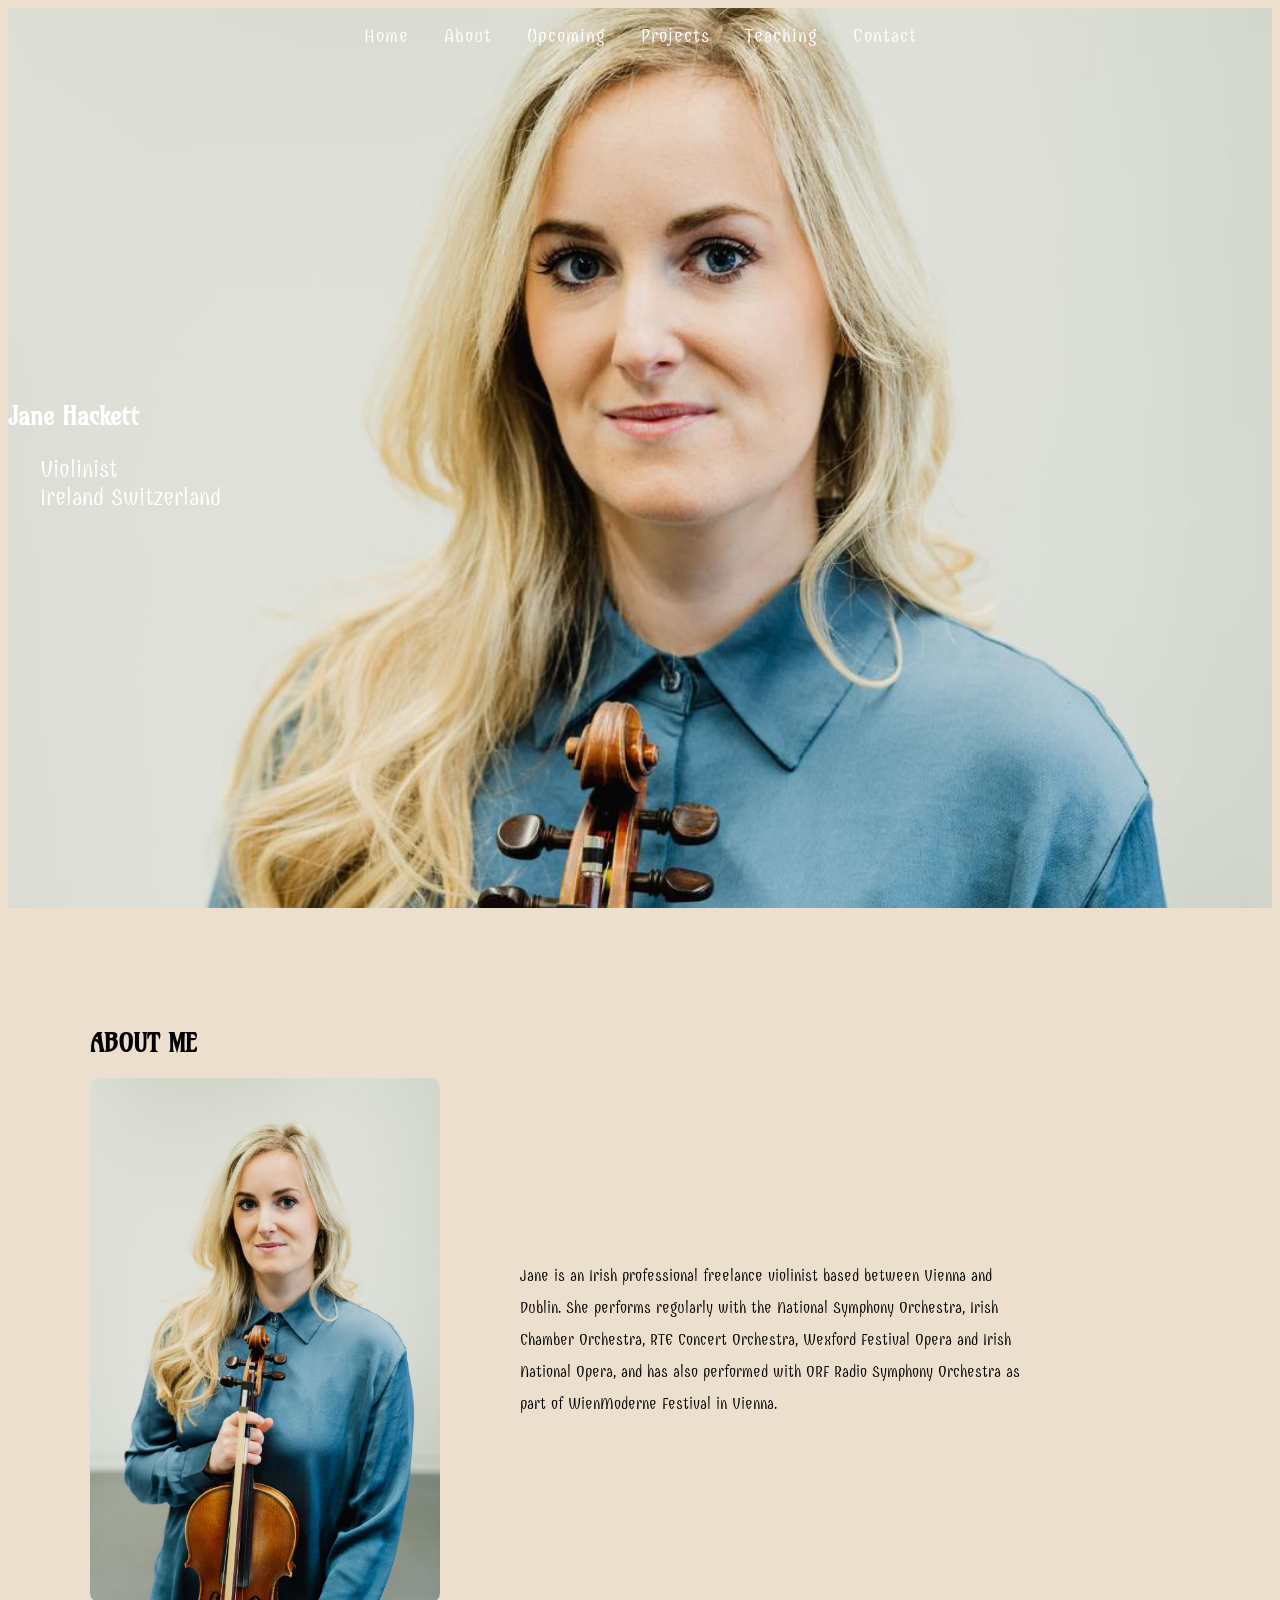
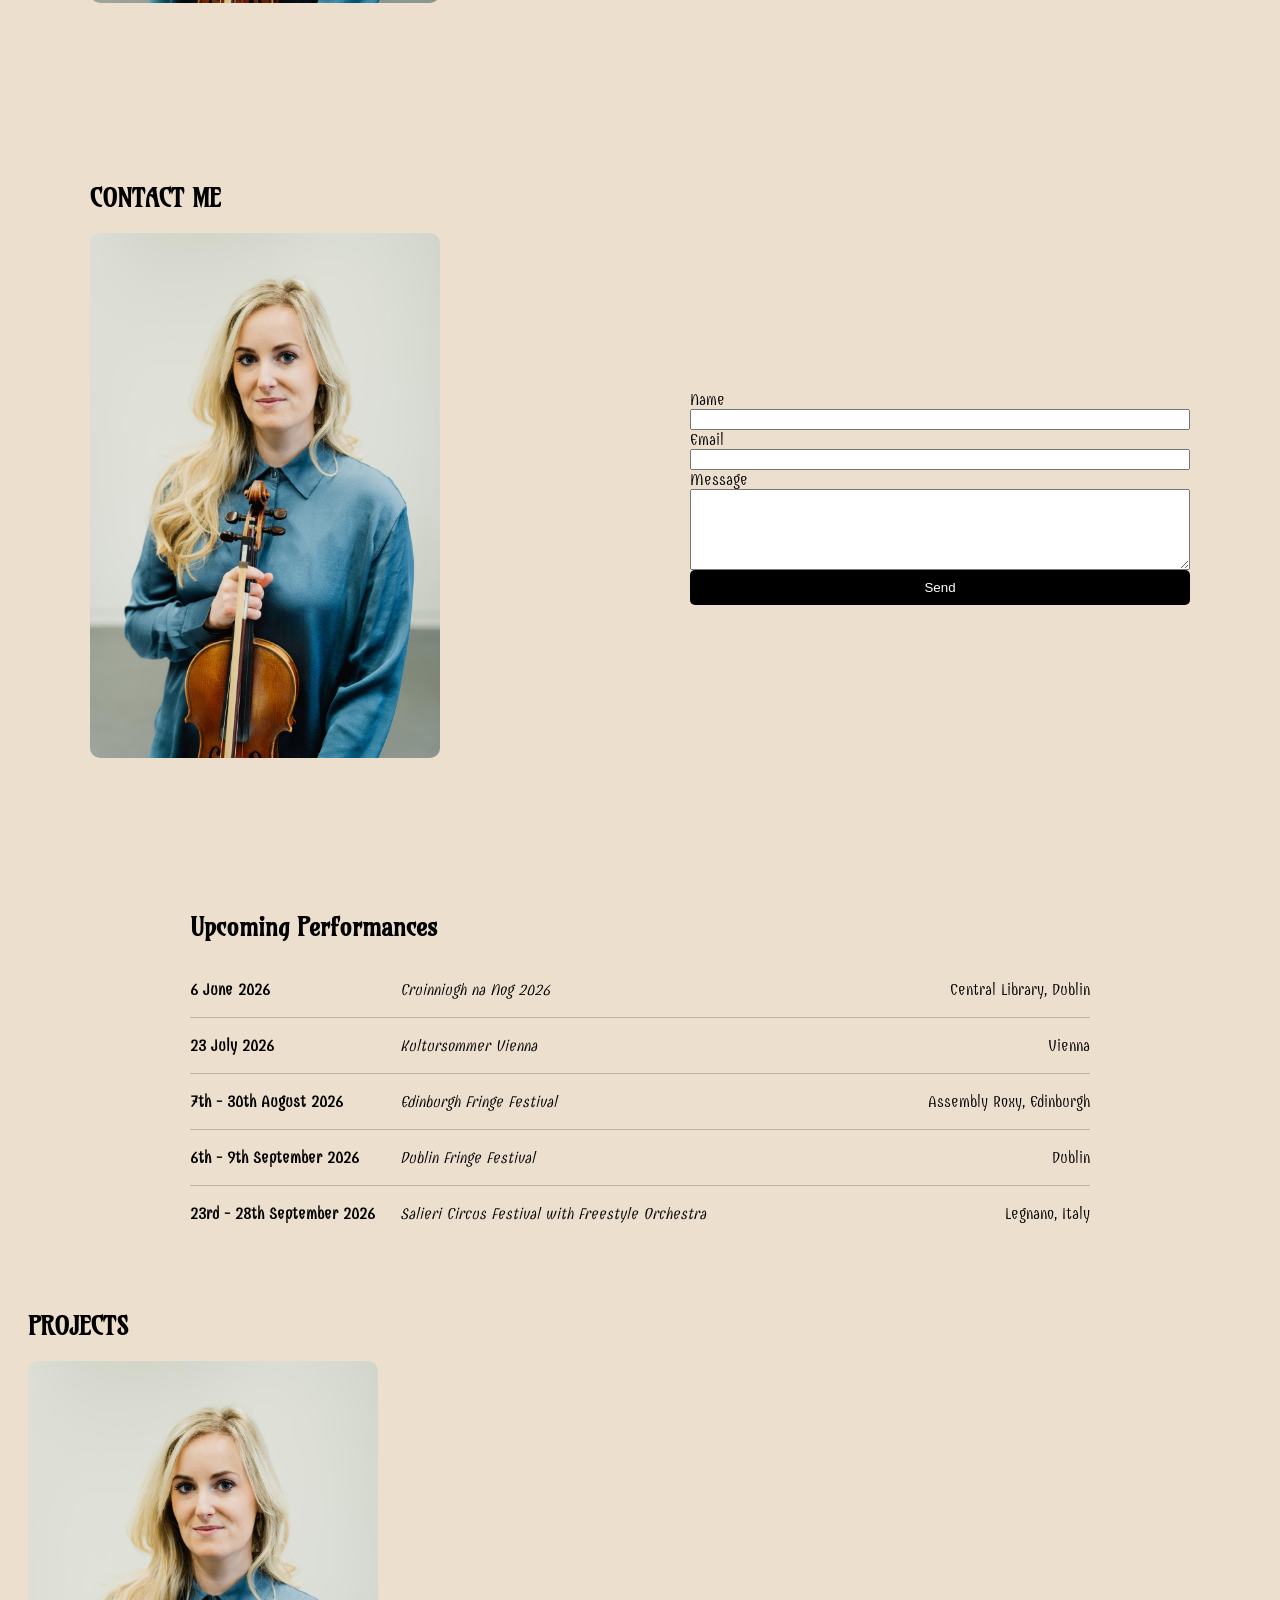
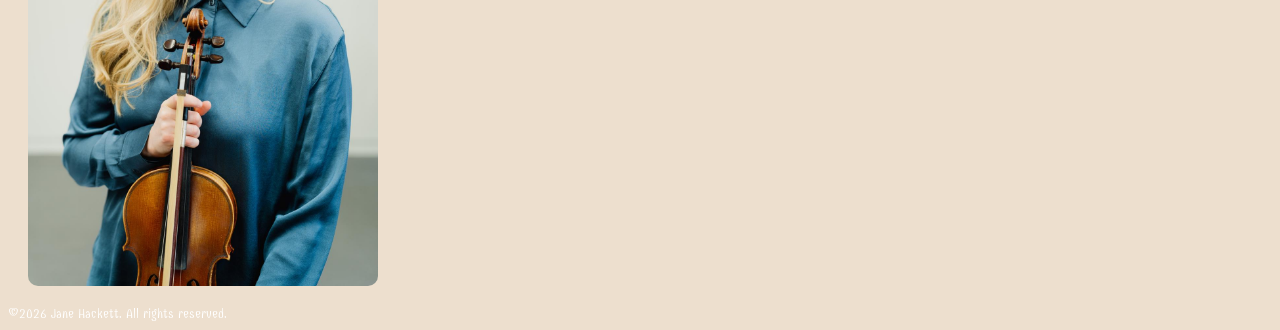
==== index.html @ c3f53e89 "initial git Website Jane 16.9.26" ====
<!DOCTYPE html>
<html lang="en">

<head>
    <meta charset="UTF-8">
    <meta name="viewport" content="width=device-width, initial-scale=1.0">
    <title>Jane Hackett, Violinist</title>
    <link rel="stylesheet" href="style.css">
</head>

<body>
    <!--header-->
    <header>
    <section id="home" class="hero">
        <div class="hero-content">
        <nav id="menu">
            <a href="#home">Home</a>
            <a href="#about">About</a>
            <a href="#upcoming">Upcoming</a>
            <a href="#projects">Projects</a>
            <a href="#teaching">Teaching</a>
            <a href="#contact-section">Contact</a>
        </nav>
        <div>
            <h1>Jane Hackett</h1>
            <p>Violinist <br>
            Ireland Switzerland</p>
        </div>
        </div>
    </section>
    </header>

    <main>
        <!--About section-->
        <section id="about">
            <h2>ABOUT ME</h2>
            <div class="about-content">
                <img src="photos/Jane_Leoniephotos.jpg" class="headshot" alt="Jane headshot" fetchpriority="high">
                <p>Jane is an Irish professional freelance violinist based between Vienna and Dublin. She performs
                    regularly
                    with the National Symphony Orchestra, Irish Chamber Orchestra, RTE Concert Orchestra, Wexford
                    Festival
                    Opera and Irish National Opera, and has also performed with ORF Radio Symphony Orchestra as part of
                    WienModerne Festival in Vienna.
                </p>
            </div>
        </section>
        <!--Contact section-->
        <section id="contact-section">
            <h2>CONTACT ME</h2>
            <div class="photo-content">
                <div class="photo-area">
                    <img src="photos/Jane_Leoniephotos.jpg" class="headshot" alt="Jane headshot">
                </div>

                    <div class="form-area">

                        <form action="https://formsubmit.co/janehackett20@gmail.com" method="POST">

                            <label for="name">Name</label>
                            <input type="text" id="name" name="name" required>

                            <label for="email">Email</label>
                            <input type="email" id="email" name="email" required>

                            <label for="message">Message</label>
                            <textarea id="message" name="message" rows="5" required></textarea>

                            <button type="submit">Send</button>

                        </form>
                    </div>
                </div>

        </section>
        <!--Upcoming section-->
        <section id="upcoming">

            <h2>Upcoming Performances</h2>

            <div class="event">
                <span class="date">6 June 2026</span>
                <span class="title">Cruinniugh na Nog 2026</span>
                <span class="venue">Central Library, Dublin</span>
            </div>

            <div class="event">
                <span class="date">23 July 2026</span>
                <span class="title">Kultursommer Vienna</span>
                <span class="venue">Vienna</span>
            </div>

            <div class="event">
                <span class="date">7th - 30th August 2026</span>
                <span class="title">Edinburgh Fringe Festival</span>
                <span class="venue">Assembly Roxy, Edinburgh</span>
            </div>

            <div class="event">
                <span class="date">6th - 9th September 2026</span>
                <span class="title">Dublin Fringe Festival</span>
                <span class="venue">Dublin</span>
            </div>

             <div class="event">
                <span class="date">23rd - 28th September 2026</span>
                <span class="title">Salieri Circus Festival with Freestyle Orchestra</span>
                <span class="venue">Legnano, Italy</span>
            </div>
        </section>

        <!--Projects section-->
        <section id="projects">
            <h2>PROJECTS</h2>
            <div class="about-content">
                <img src="photos/Jane_Leoniephotos.jpg" class="headshot" alt="Jane headshot" fetchpriority="high">
                <p>
                </p>
            </div>
        </section>
    </main>


    <footer>&copy;2026 Jane Hackett. All rights reserved.</footer>
    <script src="main.js"></script>
</body>

</html>
---- style.css ----
@import url('https://fonts.googleapis.com/css2?family=Amarante&family=Combo&display=swap');

body {
    background-color: rgb(237, 223, 206);
    font-family: "Combo", sans-serif;
}

h1,
h2,
h3 {
    font-family: "Amarante", serif;
}

header {
    position: relative;
    width: 100%;
    color: white;
}

nav {
    position: fixed;
    top: 0;
    left: 0;
    width: 100%;
    box-sizing: border-box;

    display: flex;
    justify-content: center;
    gap: 35px;
    padding: 25px 0;

    background: transparent;
    transition: background-color 0.4s ease,
        padding 0.4s ease;

    z-index: 1000;
}

nav a {
    color: white;
    text-decoration: none;
    font-size: 1.2rem;
    letter-spacing: 1px;
    transition: opacity 0.3s;
}

nav a:hover {
    opacity: 0.7;
}

nav.scrolled {
    background: rgba(155, 151, 151, 0.65);
    backdrop-filter: blur(8px);
    -webkit-backdrop-filter: blur(8px);
}

.hero {
    width: 100%;
    min-height: 100vh;
    background-image: url("photos/Jane_Leoniephotos.jpg");
    background-size: cover;
    background-position: right 20%;
    display: flex;
    align-items: center;
}

.hero-content h2 {
    font-size: 4rem;
    margin-bottom: 0.5rem;
    margin-left: 2rem;
}

.hero-content p {
    font-size: 1.5rem;
    margin-left: 2rem;
}

main {
    padding: 20px;
}

#about {
    max-width: 1100px;
    margin: 0 auto;
    padding: 80px 20px;
}

.about-content {
    display: flex;
    align-items: center;
    gap: 80px;
}

#about p {
    max-width: 500px;
    line-height: 2;
}

.headshot {
    width: 350px;
    border-radius: 10px;
}

#contact-section {
    max-width: 1100px;
    margin: 0 auto;
    padding: 80px 20px;
}

#contact h2 {
    margin-bottom: 40px;
}

.photo-content {
    display: flex;
    align-items: center;
    gap: 80px;
}

.photo-area,
.form-area {
    flex: 1;
}

.form-area {
    max-width: 500px;
}


form {
    display: flex;
    flex-direction: column;
}

input,
textarea {
    width: 100%;
    box-sizing: border-box;
}

button {
    padding: 10px;
    border: none;
    background: black;
    color: white;
    cursor: pointer;
    border-radius: 5px;
}

#upcoming {
    max-width: 900px;
    margin: 0 auto;
    padding: 50px 40px;
}

.event {
    display: grid;
    grid-template-columns: 190px 1fr 250px;
    gap: 20px;
    align-items: center;
    padding: 18px 0;
}

.event:not(:last-child) {
    border-bottom: 1px solid rgba(0, 0, 0, 0.2);
}

.date {
    font-weight: bold;
    white-space: nowrap;
}

.title {
    font-style: italic;
}

.venue {
    text-align: right;
    white-space: nowrap;
}

footer {
    color: white;
    font-size: smaller;
}

/* responsive design on smaller screens */
@media (max-width: 768px) {

    nav {
        gap: 15px;
        padding: 15px;
    }

    nav a {
        font-size: 0.9rem;
    }

    .about-content,
    .photo-content {
        flex-direction: column;
        gap: 40px;
    }

    .headshot {
        width: 100%;
        max-width: 350px;
    }

    .event {
        grid-template-columns: 1fr;
        gap: 8px;
    }

    .venue {
        text-align: left;
    }
}
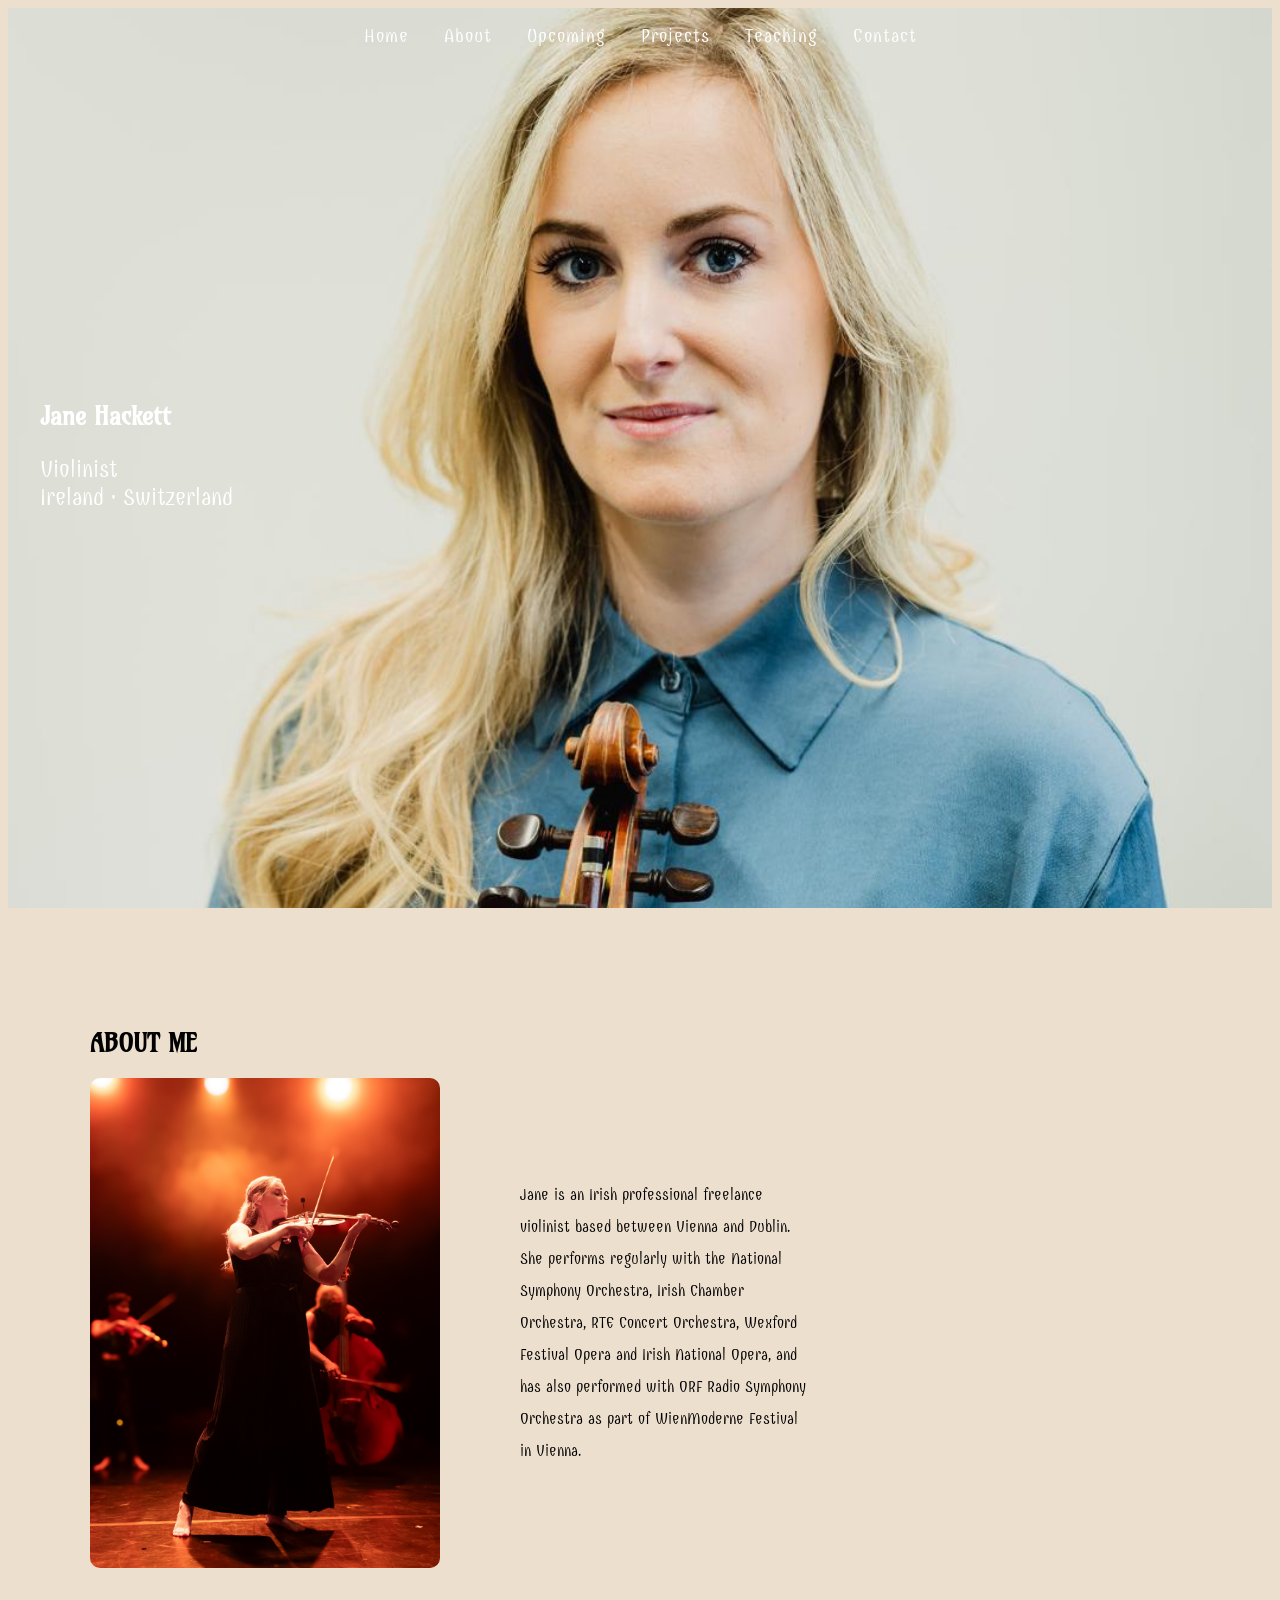
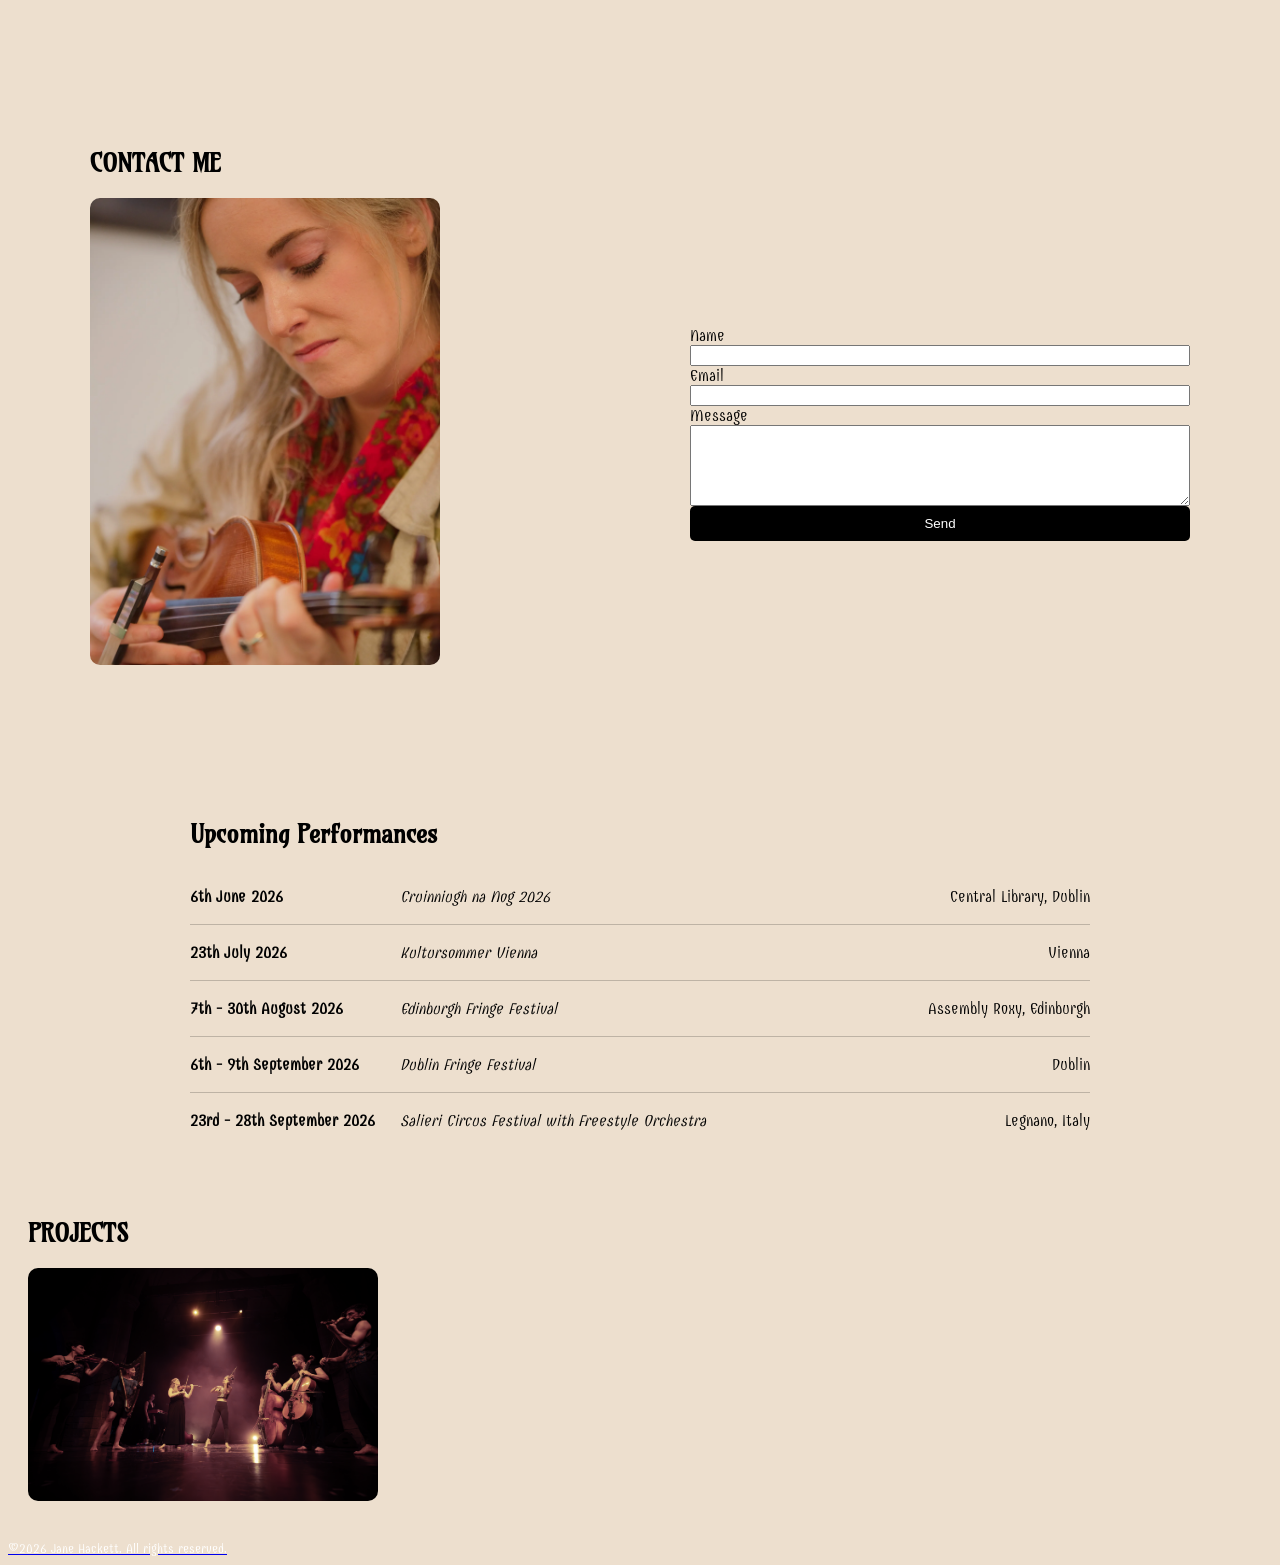
==== commit ad28f651: "photos, videos and small changes" ====
--- a/index.html
+++ b/index.html
@@ -11,23 +11,23 @@
 <body>
     <!--header-->
     <header>
-    <section id="home" class="hero">
-        <div class="hero-content">
-        <nav id="menu">
-            <a href="#home">Home</a>
-            <a href="#about">About</a>
-            <a href="#upcoming">Upcoming</a>
-            <a href="#projects">Projects</a>
-            <a href="#teaching">Teaching</a>
-            <a href="#contact-section">Contact</a>
-        </nav>
-        <div>
-            <h1>Jane Hackett</h1>
-            <p>Violinist <br>
-            Ireland Switzerland</p>
-        </div>
-        </div>
-    </section>
+        <section id="home" class="hero">
+            <div class="hero-content">
+                <nav id="menu">
+                    <a href="#home">Home</a>
+                    <a href="#about">About</a>
+                    <a href="#upcoming">Upcoming</a>
+                    <a href="#projects">Projects</a>
+                    <a href="#teaching">Teaching</a>
+                    <a href="#contact-section">Contact</a>
+                </nav>
+                <div>
+                    <h1>Jane Hackett</h1>
+                    <p>Violinist <br>
+                        Ireland &middot; Switzerland</p>
+                </div>
+            </div>
+        </section>
     </header>
 
     <main>
@@ -35,7 +35,7 @@
         <section id="about">
             <h2>ABOUT ME</h2>
             <div class="about-content">
-                <img src="photos/Jane_Leoniephotos.jpg" class="headshot" alt="Jane headshot" fetchpriority="high">
+                <img src="photos/Freestyle_Edfringe_4.JPG" class="headshot" alt="Jane Edfringe" fetchpriority="high">
                 <p>Jane is an Irish professional freelance violinist based between Vienna and Dublin. She performs
                     regularly
                     with the National Symphony Orchestra, Irish Chamber Orchestra, RTE Concert Orchestra, Wexford
@@ -43,6 +43,10 @@
                     Opera and Irish National Opera, and has also performed with ORF Radio Symphony Orchestra as part of
                     WienModerne Festival in Vienna.
                 </p>
+                <iframe width="815" height="458" src="https://www.youtube.com/embed/KhhPTrQ1i-Q"
+                    title="Jane Hackett- John Buckley" frameborder="0"
+                    allow="accelerometer; autoplay; clipboard-write; encrypted-media; gyroscope; picture-in-picture; web-share"
+                    referrerpolicy="strict-origin-when-cross-origin" allowfullscreen></iframe>
             </div>
         </section>
         <!--Contact section-->
@@ -50,27 +54,27 @@
             <h2>CONTACT ME</h2>
             <div class="photo-content">
                 <div class="photo-area">
-                    <img src="photos/Jane_Leoniephotos.jpg" class="headshot" alt="Jane headshot">
+                    <img src="photos/Photo_Sanda.webp" class="headshot" alt="Jane headshot">
                 </div>
 
-                    <div class="form-area">
+                <div class="form-area">
 
-                        <form action="https://formsubmit.co/janehackett20@gmail.com" method="POST">
+                    <form action="https://formsubmit.co/janehackett20@gmail.com" method="POST">
 
-                            <label for="name">Name</label>
-                            <input type="text" id="name" name="name" required>
+                        <label for="name">Name</label>
+                        <input type="text" id="name" name="name" required>
 
-                            <label for="email">Email</label>
-                            <input type="email" id="email" name="email" required>
+                        <label for="email">Email</label>
+                        <input type="email" id="email" name="email" required>
 
-                            <label for="message">Message</label>
-                            <textarea id="message" name="message" rows="5" required></textarea>
+                        <label for="message">Message</label>
+                        <textarea id="message" name="message" rows="5" required></textarea>
 
-                            <button type="submit">Send</button>
+                        <button type="submit">Send</button>
 
-                        </form>
-                    </div>
+                    </form>
                 </div>
+            </div>
 
         </section>
         <!--Upcoming section-->
@@ -79,13 +83,13 @@
             <h2>Upcoming Performances</h2>
 
             <div class="event">
-                <span class="date">6 June 2026</span>
+                <span class="date">6th June 2026</span>
                 <span class="title">Cruinniugh na Nog 2026</span>
                 <span class="venue">Central Library, Dublin</span>
             </div>
 
             <div class="event">
-                <span class="date">23 July 2026</span>
+                <span class="date">23th July 2026</span>
                 <span class="title">Kultursommer Vienna</span>
                 <span class="venue">Vienna</span>
             </div>
@@ -102,7 +106,7 @@
                 <span class="venue">Dublin</span>
             </div>
 
-             <div class="event">
+            <div class="event">
                 <span class="date">23rd - 28th September 2026</span>
                 <span class="title">Salieri Circus Festival with Freestyle Orchestra</span>
                 <span class="venue">Legnano, Italy</span>
@@ -113,7 +117,8 @@
         <section id="projects">
             <h2>PROJECTS</h2>
             <div class="about-content">
-                <img src="photos/Jane_Leoniephotos.jpg" class="headshot" alt="Jane headshot" fetchpriority="high">
+               <a href="projects.html">
+<img src="photos/Freestyle_Edfringe_3.JPG" class="headshot" alt="Jane headshot" fetchpriority="high">
                 <p>
                 </p>
             </div>
--- a/style.css
+++ b/style.css
@@ -11,6 +11,10 @@
     font-family: "Amarante", serif;
 }
 
+h1 {
+    padding-left: 2rem;
+}
+
 header {
     position: relative;
     width: 100%;
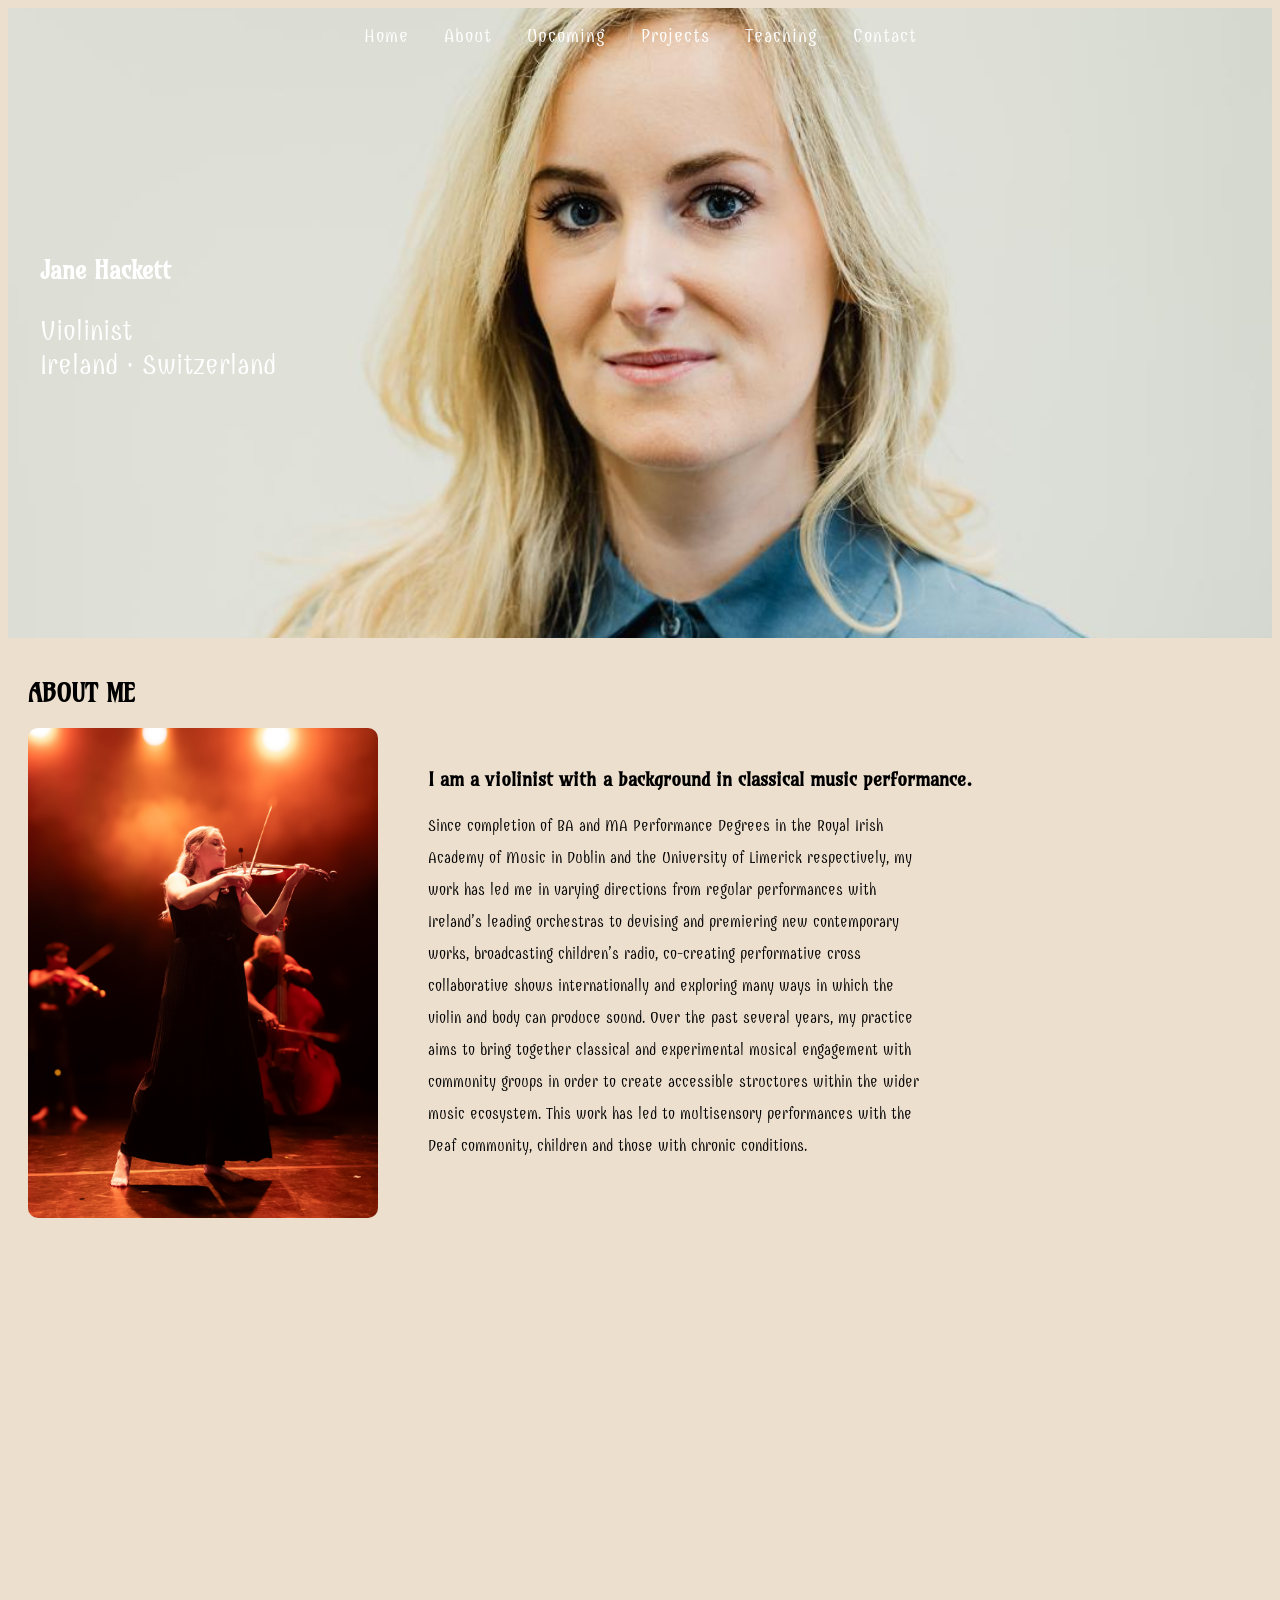
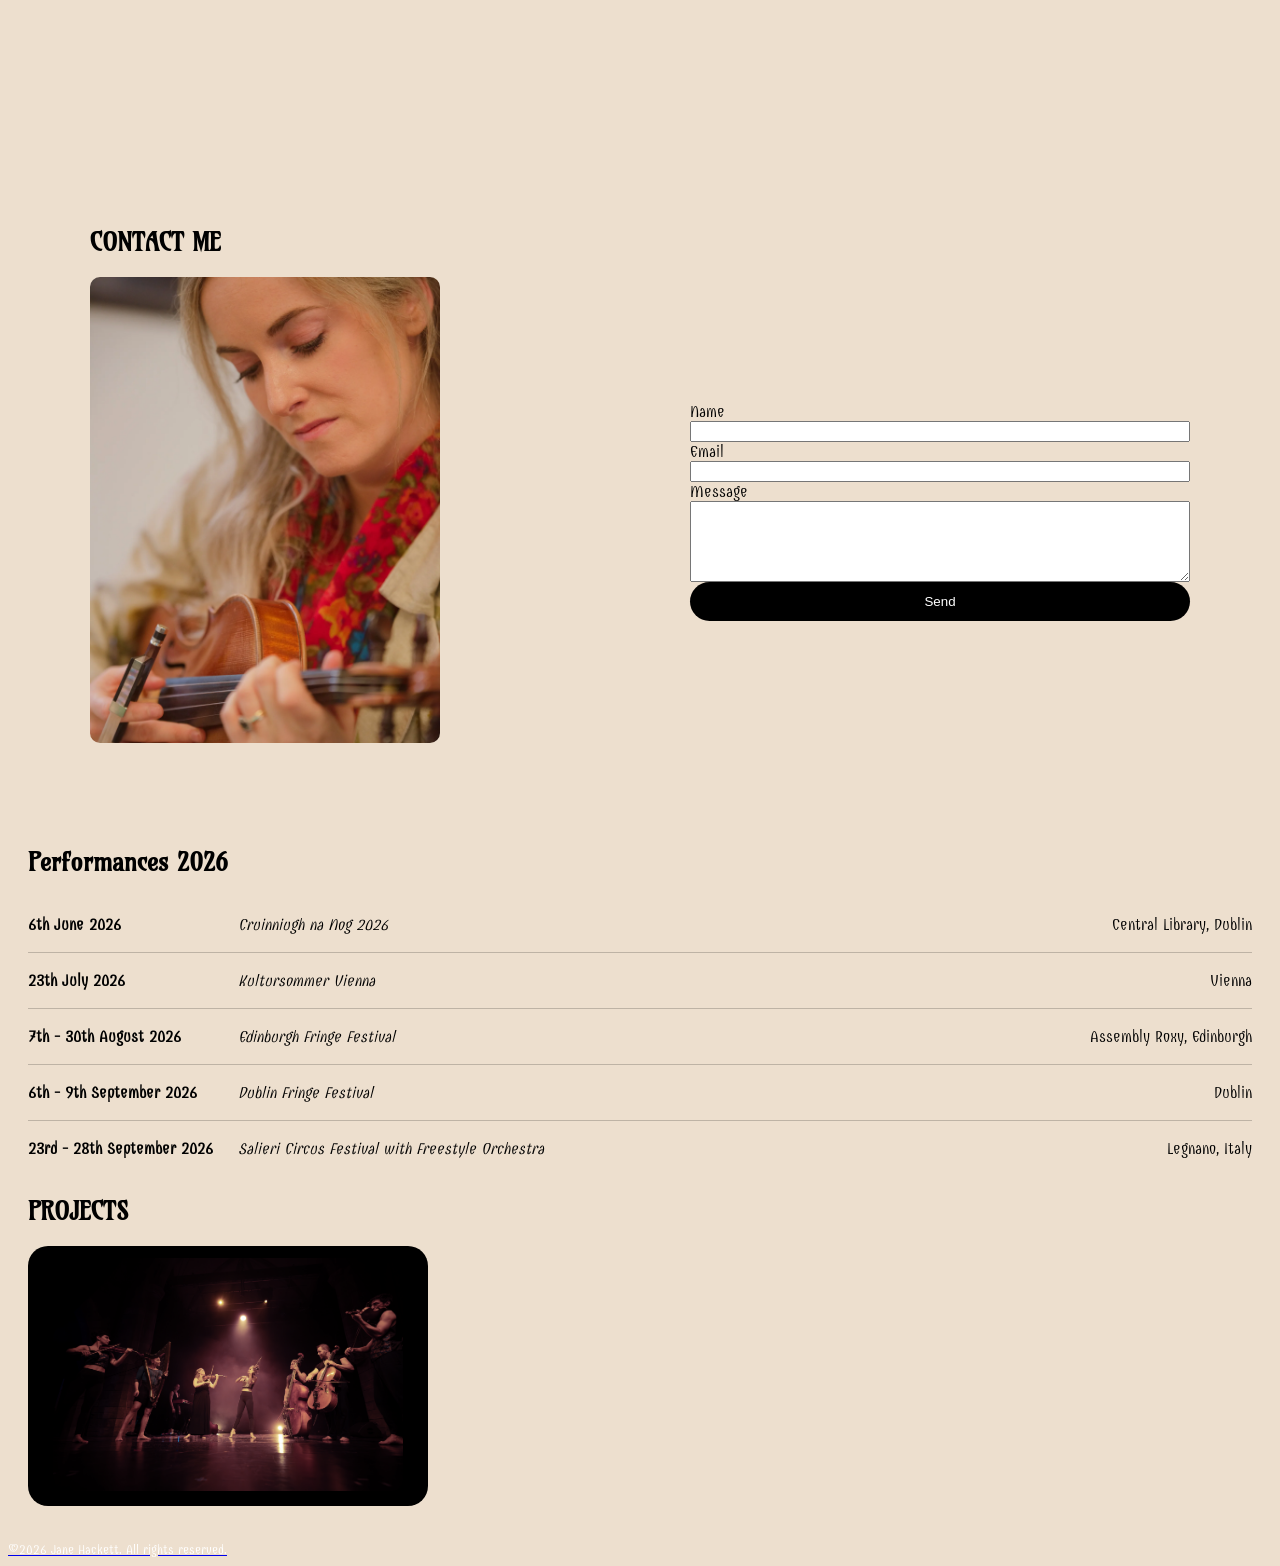
==== commit 91be32c9: "slide in pictures, changed name upcoming to performances and href in header" ====
--- a/index.html
+++ b/index.html
@@ -14,12 +14,12 @@
         <section id="home" class="hero">
             <div class="hero-content">
                 <nav id="menu">
-                    <a href="#home">Home</a>
-                    <a href="#about">About</a>
-                    <a href="#upcoming">Upcoming</a>
-                    <a href="#projects">Projects</a>
-                    <a href="#teaching">Teaching</a>
-                    <a href="#contact-section">Contact</a>
+                    <a href="index.html">Home</a>
+                    <a href="about.html">About</a>
+                    <a href="performances.html">Upcoming</a>
+                    <a href="projects.html">Projects</a>
+                    <a href="teaching.html">Teaching</a>
+                    <a href="contact-section.html">Contact</a>
                 </nav>
                 <div>
                     <h1>Jane Hackett</h1>
@@ -32,29 +32,66 @@
 
     <main>
         <!--About section-->
+        <!-- About section -->
         <section id="about">
+
             <h2>ABOUT ME</h2>
+
             <div class="about-content">
-                <img src="photos/Freestyle_Edfringe_4.JPG" class="headshot" alt="Jane Edfringe" fetchpriority="high">
-                <p>Jane is an Irish professional freelance violinist based between Vienna and Dublin. She performs
-                    regularly
-                    with the National Symphony Orchestra, Irish Chamber Orchestra, RTE Concert Orchestra, Wexford
-                    Festival
-                    Opera and Irish National Opera, and has also performed with ORF Radio Symphony Orchestra as part of
-                    WienModerne Festival in Vienna.
-                </p>
-                <iframe width="815" height="458" src="https://www.youtube.com/embed/KhhPTrQ1i-Q"
-                    title="Jane Hackett- John Buckley" frameborder="0"
-                    allow="accelerometer; autoplay; clipboard-write; encrypted-media; gyroscope; picture-in-picture; web-share"
-                    referrerpolicy="strict-origin-when-cross-origin" allowfullscreen></iframe>
+
+                <div class="about-top">
+
+                    <img src="photos/Freestyle_Edfringe_4.JPG" class="headshot reveal-left" alt="Jane Edfringe"
+                        fetchpriority="high">
+
+                    <div class="about-text">
+
+                        <h3>I am a violinist with a background in classical music performance.</h3>
+
+                        <p>
+                            Since completion of BA and MA Performance Degrees in the Royal Irish Academy
+                            of Music in Dublin and the University of Limerick respectively, my work has
+                            led me in varying directions from regular performances with Ireland’s leading
+                            orchestras to devising and premiering new contemporary works, broadcasting
+                            children’s radio, co-creating performative cross collaborative shows
+                            internationally and exploring many ways in which the violin and body can
+                            produce sound.
+
+                            Over the past several years, my practice aims to bring together classical
+                            and experimental musical engagement with community groups in order to create
+                            accessible structures within the wider music ecosystem. This work has led to
+                            multisensory performances with the Deaf community, children and those with
+                            chronic conditions.
+                        </p>
+
+                    </div>
+
+                </div>
+
+                <div class="about-video">
+
+                    <iframe
+    width="560"
+    height="315"
+    src="https://www.youtube.com/embed/KhhPTrQ1i-Q?autoplay=1&mute=1"
+    title="Jane Hackett - John Buckley"
+    frameborder="0"
+    allow="accelerometer; autoplay; clipboard-write; encrypted-media; gyroscope; picture-in-picture; web-share"
+    referrerpolicy="strict-origin-when-cross-origin"
+    allowfullscreen>
+</iframe>
+
+                </div>
+
             </div>
+
         </section>
         <!--Contact section-->
         <section id="contact-section">
             <h2>CONTACT ME</h2>
             <div class="photo-content">
                 <div class="photo-area">
-                    <img src="photos/Photo_Sanda.webp" class="headshot" alt="Jane headshot">
+                    <img src="photos/Photo_Sanda.webp" class="headshot reveal-left" alt="Jane headshot">
                 </div>
 
                 <div class="form-area">
@@ -77,10 +114,10 @@
             </div>
 
         </section>
-        <!--Upcoming section-->
-        <section id="upcoming">
+        <!--Performances section-->
+        <section id="performances">
 
-            <h2>Upcoming Performances</h2>
+            <h2>Performances 2026</h2>
 
             <div class="event">
                 <span class="date">6th June 2026</span>
@@ -116,9 +153,12 @@
         <!--Projects section-->
         <section id="projects">
             <h2>PROJECTS</h2>
-            <div class="about-content">
-               <a href="projects.html">
-<img src="photos/Freestyle_Edfringe_3.JPG" class="headshot" alt="Jane headshot" fetchpriority="high">
+            <div class="projects">
+                <button>
+                    <a href="projects.html">
+                        <img src="photos/Freestyle_Edfringe_3.JPG" class="headshot reveal-left" alt="Jane headshot"
+                            fetchpriority="high">
+                </button>
                 <p>
                 </p>
             </div>
--- a/style.css
+++ b/style.css
@@ -60,7 +60,7 @@
 
 .hero {
     width: 100%;
-    min-height: 100vh;
+    min-height: 70vh;
     background-image: url("photos/Jane_Leoniephotos.jpg");
     background-size: cover;
     background-position: right 20%;
@@ -75,7 +75,7 @@
 }
 
 .hero-content p {
-    font-size: 1.5rem;
+    font-size: 1.8rem;
     margin-left: 2rem;
 }
 
@@ -83,16 +83,42 @@
     padding: 20px;
 }
 
-#about {
-    max-width: 1100px;
-    margin: 0 auto;
-    padding: 80px 20px;
-}
-
 .about-content {
     display: flex;
-    align-items: center;
-    gap: 80px;
+    flex-direction: column;
+    gap: 50px;
+}
+
+.about-top {
+    display: flex;
+    align-items: center;
+    gap: 50px;
+}
+
+.about-text {
+    flex: 1;
+}
+
+.about-text h3 {
+    margin-top: 0;
+}
+
+#about p {
+    max-width: 500px;
+    line-height: 2;
+}
+
+.about-video {
+    width: 100%;
+    display: flex;
+    justify-content: center;
+}
+
+.about-video iframe {
+    width: 815px;
+    max-width: 100%;
+    aspect-ratio: 16 / 9;
+    height: auto;
 }
 
 #about p {
@@ -143,12 +169,12 @@
 }
 
 button {
-    padding: 10px;
+    padding: 12px 25px;
     border: none;
     background: black;
     color: white;
     cursor: pointer;
-    border-radius: 5px;
+    border-radius: 20px;
 }
 
 #upcoming {
@@ -188,6 +214,28 @@
     font-size: smaller;
 }
 
+/* animations */
+
+.reveal-left,
+.reveal-right {
+    opacity: 0;
+    transition: opacity 0.8s ease, transform 0.8s ease;
+}
+
+.reveal-left {
+    transform: translateX(-100px);
+}
+
+.reveal-right {
+    transform: translateX(100px);
+}
+
+.reveal-left.visible,
+.reveal-right.visible {
+    opacity: 1;
+    transform: translateX(0);
+}
+
 /* responsive design on smaller screens */
 @media (max-width: 768px) {
 
@@ -197,7 +245,7 @@
     }
 
     nav a {
-        font-size: 0.9rem;
+        font-size: 14px;
     }
 
     .about-content,
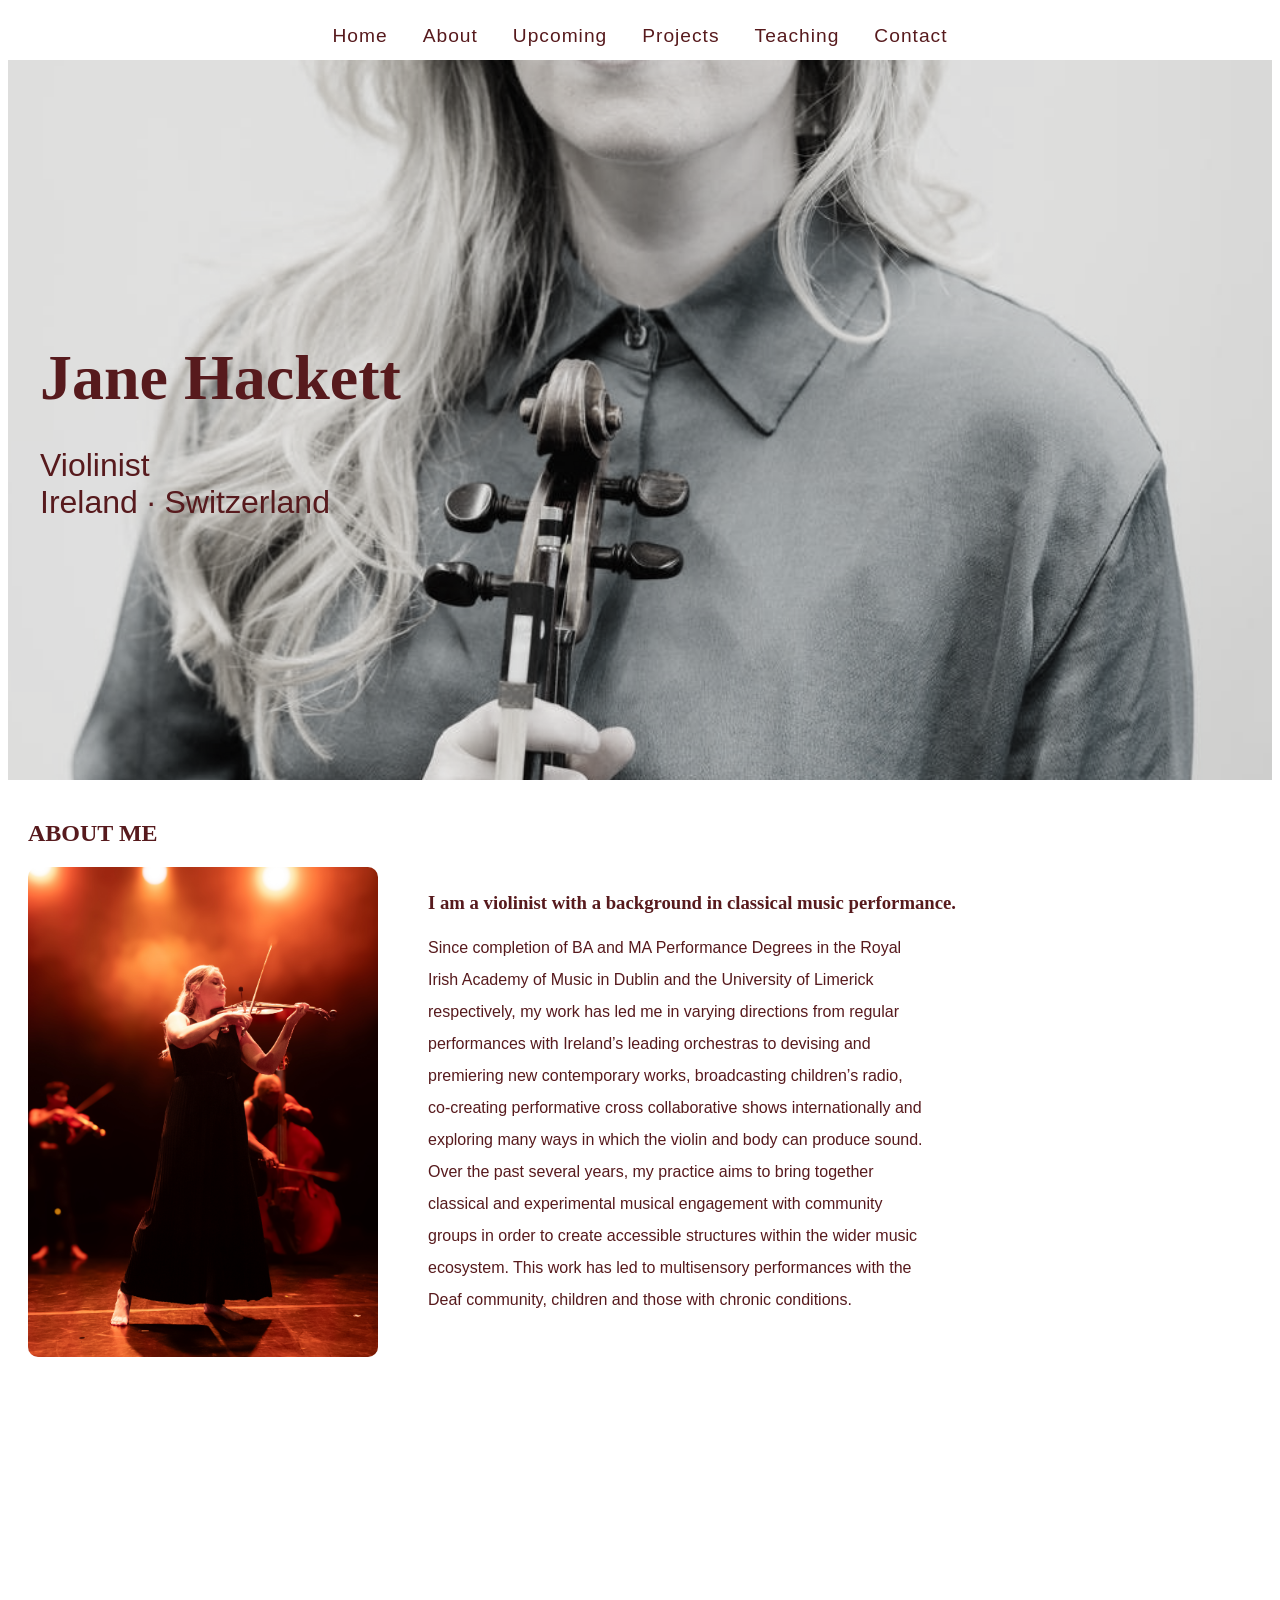
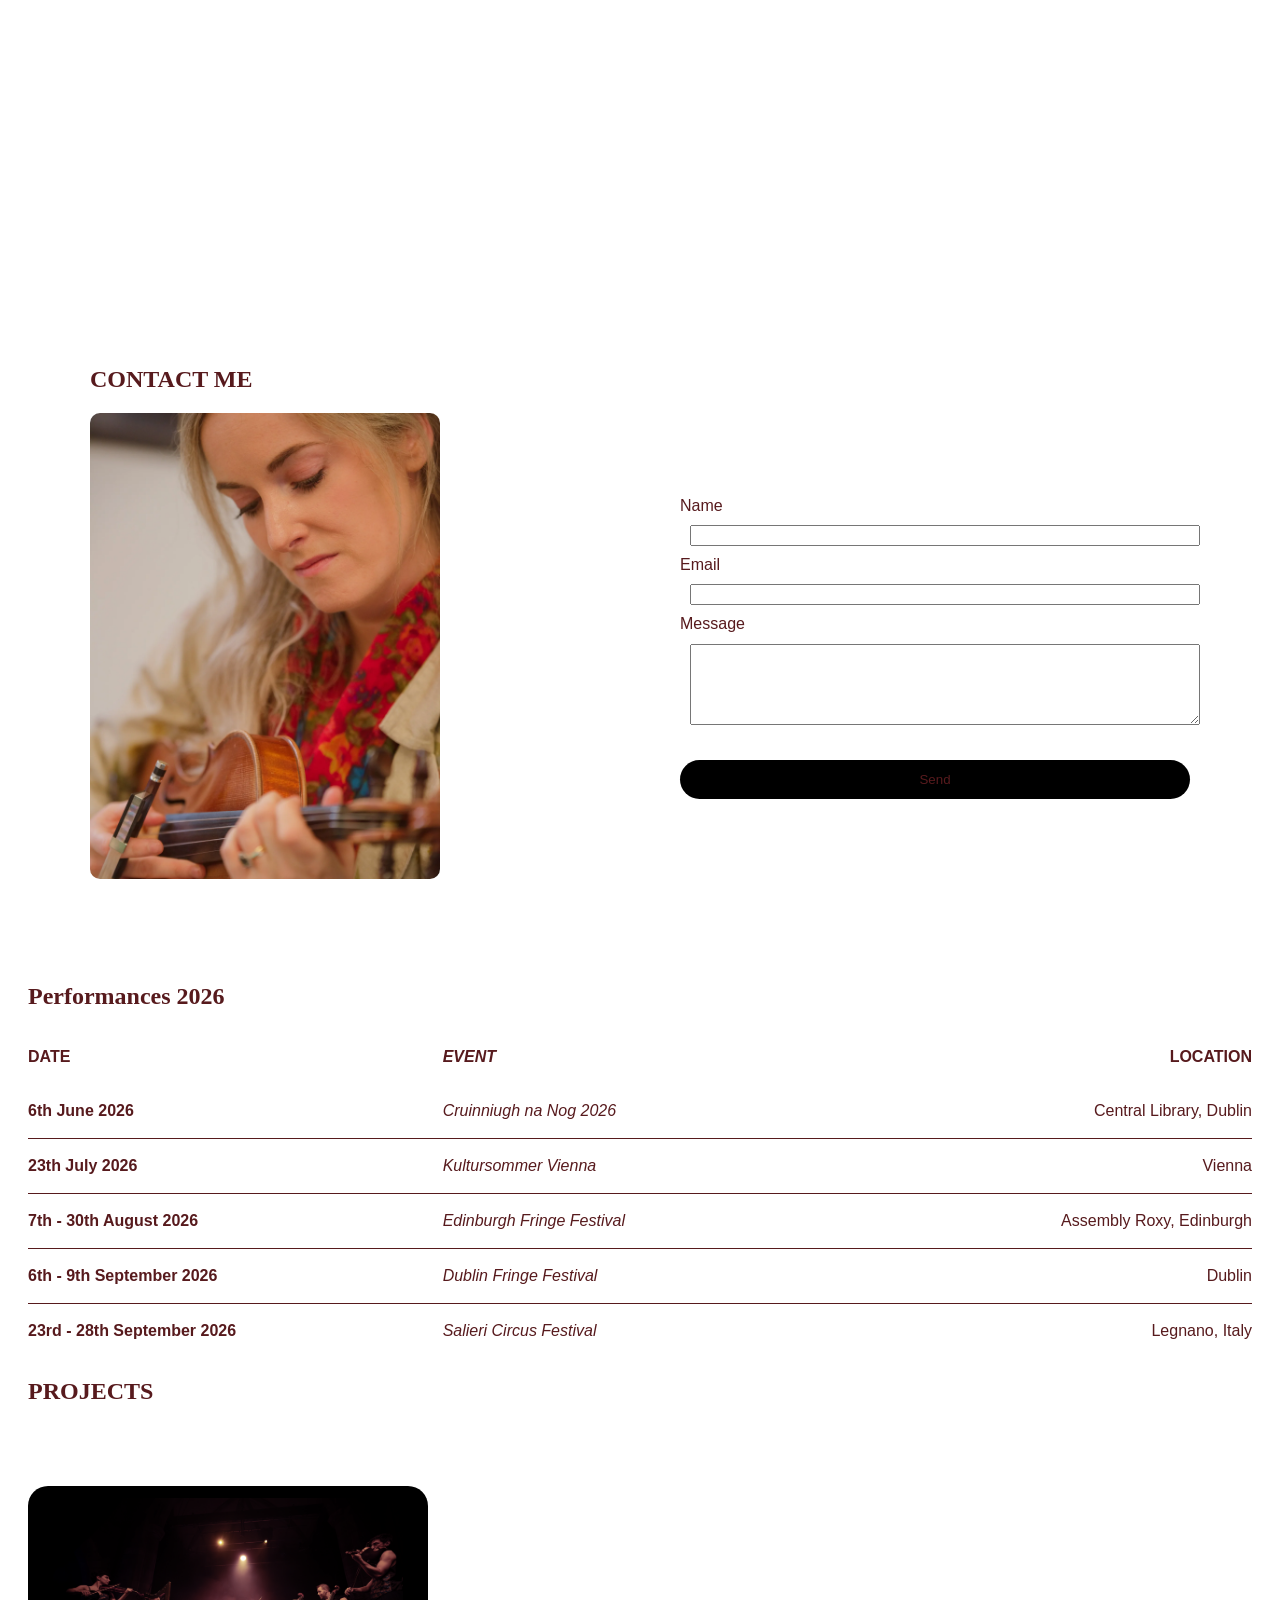
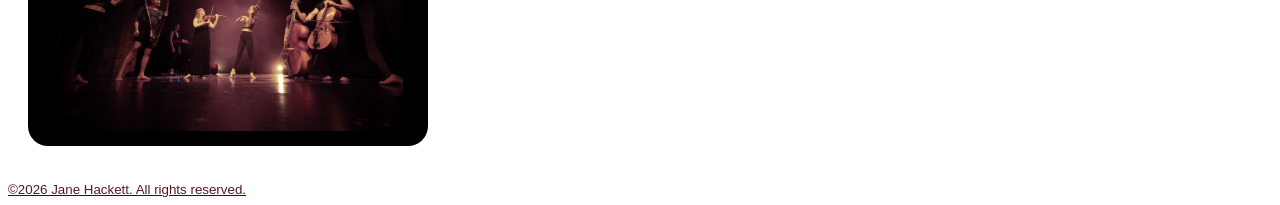
==== commit db97225e: "playing with colours, hero section - not finished" ====
--- a/index.html
+++ b/index.html
@@ -70,16 +70,11 @@
 
                 <div class="about-video">
 
-                    <iframe
-    width="560"
-    height="315"
-    src="https://www.youtube.com/embed/KhhPTrQ1i-Q?autoplay=1&mute=1"
-    title="Jane Hackett - John Buckley"
-    frameborder="0"
-    allow="accelerometer; autoplay; clipboard-write; encrypted-media; gyroscope; picture-in-picture; web-share"
-    referrerpolicy="strict-origin-when-cross-origin"
-    allowfullscreen>
-</iframe>
+                    <iframe width="560" height="315" src="https://www.youtube.com/embed/KhhPTrQ1i-Q?autoplay=1&mute=1"
+                        title="Jane Hackett - John Buckley" frameborder="0"
+                        allow="accelerometer; autoplay; clipboard-write; encrypted-media; gyroscope; picture-in-picture; web-share"
+                        referrerpolicy="strict-origin-when-cross-origin" allowfullscreen>
+                    </iframe>
 
                 </div>
 
@@ -119,6 +114,12 @@
 
             <h2>Performances 2026</h2>
 
+            <div class="event-title">
+                <span class="date">DATE</span>
+                <span class="title">EVENT</span>
+                <span class="venue">LOCATION</span>
+            </div>
+
             <div class="event">
                 <span class="date">6th June 2026</span>
                 <span class="title">Cruinniugh na Nog 2026</span>
@@ -145,7 +146,7 @@
 
             <div class="event">
                 <span class="date">23rd - 28th September 2026</span>
-                <span class="title">Salieri Circus Festival with Freestyle Orchestra</span>
+                <span class="title">Salieri Circus Festival</span>
                 <span class="venue">Legnano, Italy</span>
             </div>
         </section>
--- a/style.css
+++ b/style.css
@@ -1,24 +1,30 @@
-@import url('https://fonts.googleapis.com/css2?family=Amarante&family=Combo&display=swap');
-
 body {
-    background-color: rgb(237, 223, 206);
-    font-family: "Combo", sans-serif;
+    background-color: 242,240,239;
+    font-family: 'poppins', sans-serif;
 }
 
 h1,
 h2,
 h3 {
-    font-family: "Amarante", serif;
+    font-family: "Nanum Myeongjo", serif;
+    color:rgb(87, 26, 29);
 }
 
 h1 {
     padding-left: 2rem;
+    color:rgb(87, 26, 29);
+}
+
+p {
+    font-family: 'poppins', sans-serif;
+    color:rgb(87, 26, 29);
+
 }
 
 header {
     position: relative;
     width: 100%;
-    color: white;
+    color:rgb(87, 26, 29);
 }
 
 nav {
@@ -27,7 +33,6 @@
     left: 0;
     width: 100%;
     box-sizing: border-box;
-
     display: flex;
     justify-content: center;
     gap: 35px;
@@ -41,7 +46,8 @@
 }
 
 nav a {
-    color: white;
+    color:rgb(87, 26, 29);
+    font-family: 'poppins', sans-serif;
     text-decoration: none;
     font-size: 1.2rem;
     letter-spacing: 1px;
@@ -60,23 +66,40 @@
 
 .hero {
     width: 100%;
-    min-height: 70vh;
-    background-image: url("photos/Jane_Leoniephotos.jpg");
-    background-size: cover;
-    background-position: right 20%;
-    display: flex;
-    align-items: center;
-}
-
-.hero-content h2 {
+    min-height: 80vh;
+    margin-top: 60px;
+    position: relative;
+    display: flex;
+    align-items: center;
+    overflow: hidden;
+}
+
+.hero::before {
+    content: "";
+    position: absolute;
+    inset: 0;
+    background-image: url("photos/Jane_Leoniephotos.jpg") ;
+    background-size: 110% auto;
+    background-position: 80% center;
+    filter: grayscale(90%);
+    z-index: 0;
+}
+
+.hero-content {
+    position: relative;
+    z-index: 1;
+}
+
+.hero-content h1 {
     font-size: 4rem;
     margin-bottom: 0.5rem;
+    color:rgb(87, 26, 29);
+}
+
+.hero-content p {
+    font-size: 2rem;
     margin-left: 2rem;
-}
-
-.hero-content p {
-    font-size: 1.8rem;
-    margin-left: 2rem;
+    color: rgb(87, 26, 29);
 }
 
 main {
@@ -153,26 +176,29 @@
 }
 
 .form-area {
-    max-width: 500px;
-}
-
+    max-width: 600px;
+    
+}
 
 form {
     display: flex;
     flex-direction: column;
+    color:rgb(87, 26, 29);
 }
 
 input,
 textarea {
     width: 100%;
     box-sizing: border-box;
+    margin: 2%;
 }
 
 button {
     padding: 12px 25px;
+    margin-top: 5%;
     border: none;
     background: black;
-    color: white;
+    color:rgb(87, 26, 29);
     cursor: pointer;
     border-radius: 20px;
 }
@@ -183,16 +209,27 @@
     padding: 50px 40px;
 }
 
+.event-title {
+    display: grid;
+    font-weight: bold;
+    color:rgb(87, 26, 29);
+    grid-template-columns: 1fr 1fr 1fr;
+    gap: 20px;
+    align-items: center;
+    padding: 18px 0;
+}
+
 .event {
     display: grid;
-    grid-template-columns: 190px 1fr 250px;
+    color:rgb(87, 26, 29);
+    grid-template-columns: 1fr 1fr 1fr;
     gap: 20px;
     align-items: center;
     padding: 18px 0;
 }
 
 .event:not(:last-child) {
-    border-bottom: 1px solid rgba(0, 0, 0, 0.2);
+    border-bottom: 1px solid rgb(87, 26, 29);
 }
 
 .date {
@@ -210,7 +247,7 @@
 }
 
 footer {
-    color: white;
+    color:rgb(87, 26, 29);
     font-size: smaller;
 }
 
@@ -248,6 +285,10 @@
         font-size: 14px;
     }
 
+    .hero::before {
+        background-position: 20% center;
+    }
+
     .about-content,
     .photo-content {
         flex-direction: column;
